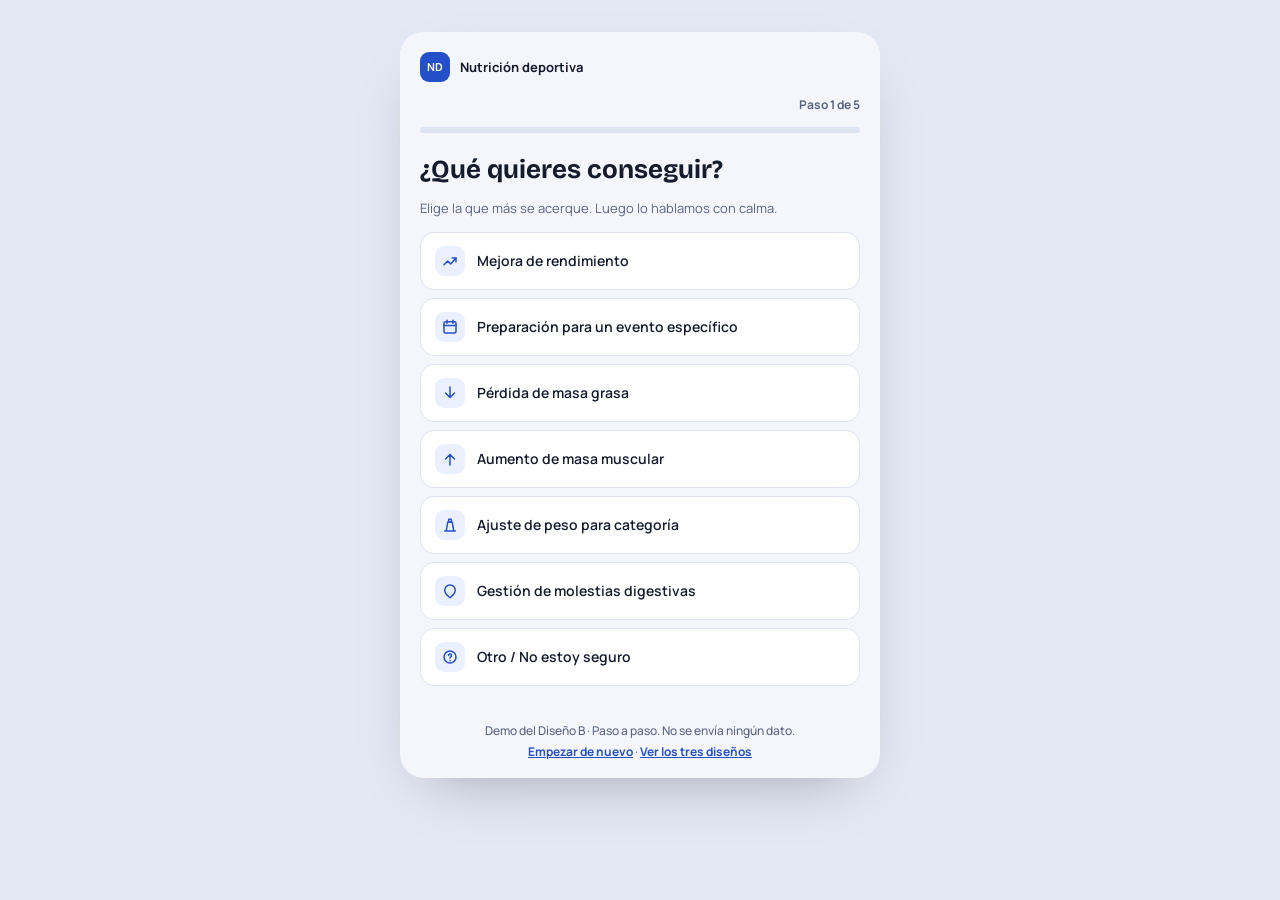
==== b/index.html @ 5954fb3a "Tres diseños del formulario de contacto y portada para compararlos" ====
<!doctype html>
<html lang="es">
<head>
<meta charset="utf-8">
<meta name="viewport" content="width=device-width, initial-scale=1, viewport-fit=cover">
<title>Diseño B · Paso a paso</title>
<link rel="preconnect" href="https://fonts.googleapis.com">
<link rel="preconnect" href="https://fonts.gstatic.com" crossorigin>
<link rel="stylesheet" href="https://fonts.googleapis.com/css2?family=Bricolage+Grotesque:opsz,wght@12..96,700&family=Manrope:wght@400;500;600;700&family=Barlow+Condensed:wght@600;800&display=swap">
<link rel="stylesheet" href="../estilos.css">
</head>
<body class="b">
<main class="app">
  <div class="screen" data-variant="b"></div>
  <div class="demo-bar">
    <span>Demo del Diseño B · Paso a paso. No se envía ningún dato.</span>
    <span><a href="#" data-restart>Empezar de nuevo</a> · <a href="../">Ver los tres diseños</a></span>
  </div>
</main>
<script src="../formulario.js"></script>
</body>
</html>
---- estilos.css ----
/* Estilos compartidos de los tres diseños (A, B y C) */
*{box-sizing:border-box}
html,body{margin:0}
body{font-family:"Manrope","Segoe UI",system-ui,sans-serif;-webkit-font-smoothing:antialiased}
[hidden]{display:none!important}
.app{max-width:480px;margin:0 auto;min-height:100vh;min-height:100dvh;display:flex;flex-direction:column}
.screen{flex:1;display:flex;flex-direction:column}
.screen>.mk{flex:1}
.demo-bar{font:500 12px "Manrope",system-ui,sans-serif;text-align:center;padding:12px 16px 18px;display:flex;flex-direction:column;gap:4px}
.demo-bar a{font-weight:700}
@media (min-width:560px){
  body{padding:32px 16px}
  .app{min-height:auto;border-radius:24px;overflow:hidden;box-shadow:0 24px 60px -30px rgba(0,0,0,.35)}
}
:focus-visible{outline:3px solid currentColor;outline-offset:2px}

/* ---------- Común ---------- */
.mk{font-family:"Manrope","Segoe UI",system-ui,sans-serif;font-size:14px;line-height:1.45}
.mk h4{margin:0}
.mk p{margin:0}
.mk fieldset{border:0;margin:0;padding:0;min-width:0}
.mk input[type=text],.mk input[type=tel]{width:100%;font:inherit;font-size:16px;border-radius:10px;padding:11px 12px;outline:none}
.mk .err{font-size:12px;font-weight:600}
.mk .err:not(:empty){margin-top:6px}
.mk .chips{display:flex;flex-wrap:wrap;gap:8px}
.mk .chip{position:relative;cursor:pointer}
.mk .chip input{position:absolute;opacity:0;inset:0;cursor:pointer;margin:0}
.mk .chip span{display:block;padding:8px 12px;border-radius:999px;font-weight:600;font-size:13px;transition:background .15s,color .15s,border-color .15s}
.mk .hp{position:absolute;left:-9999px;width:1px;height:1px;overflow:hidden}
.mk .consent{display:grid;grid-template-columns:20px 1fr;gap:10px;align-items:start;font-size:12.5px;cursor:pointer}
.mk .consent input{width:18px;height:18px;margin:1px 0 0}
.mk .done{display:flex;flex-direction:column;align-items:center;justify-content:center;text-align:center;gap:12px;flex:1;min-height:520px;padding:28px}
.mk .tick{width:64px;height:64px;border-radius:50%;display:grid;place-items:center}
.mk .new{font-size:10px;font-weight:700;letter-spacing:.06em;text-transform:uppercase;padding:2px 6px;border-radius:4px;margin-left:6px;vertical-align:2px}
.mk .other-in{margin-top:8px}
.mk{display:flex;flex-direction:column}

/* ---------- A · Consulta clara ---------- */
body.a{background:#E9EFEA}
body.a .app,.va{background:#FBFCFA;color:#1D2A23}
body.a .demo-bar{color:#5E7066}
body.a .demo-bar a{color:#2F6B52}
.va .top{padding:26px 20px 20px;background:#E5EFE8;display:flex;flex-direction:column;gap:10px}
.va .brand{display:flex;align-items:center;gap:10px;font-weight:700;font-size:13px}
.va .logo{width:34px;height:34px;border-radius:50%;background:#2F6B52;color:#fff;display:grid;place-items:center;font-size:12px;font-weight:700}
.va h4{font-family:"Bricolage Grotesque","Segoe UI",sans-serif;font-size:26px;line-height:1.15;margin-top:4px;font-weight:700}
.va .top p{color:#4A5D52;font-size:13.5px}
.va form{padding:20px 20px 26px;display:flex;flex-direction:column;gap:20px}
.va label.lb,.va legend{font-weight:700;font-size:13px;margin-bottom:6px;display:block;padding:0}
.va input[type=text],.va input[type=tel]{border:1.5px solid #CCD8D0;background:#fff;color:#1D2A23}
.va input[type=text]:focus,.va input[type=tel]:focus{border-color:#2F6B52;box-shadow:0 0 0 3px #2F6B5226}
.va .telrow{display:flex;gap:8px}
.va .pre{flex:0 0 auto;border:1.5px solid #CCD8D0;border-radius:10px;padding:11px 10px;background:#F1F5F2;font-weight:600;font-size:16px}
.va .chip span{border:1.5px solid #CCD8D0;background:#fff;color:#2C3D33}
.va .chip input:checked+span{background:#2F6B52;border-color:#2F6B52;color:#fff}
.va .chip input:focus-visible+span{outline:3px solid #2F6B5266}
.va .err{color:#B03A2A}
.va .new{background:#FFE7B8;color:#7A4B00}
.va .note{font-size:11.5px;color:#5E7066;margin-top:6px}
.va .btn{font:700 15px "Manrope",system-ui,sans-serif;background:#2F6B52;color:#fff;border:0;border-radius:12px;padding:15px;cursor:pointer}
.va .btn:hover{background:#255842}
.va .fine{font-size:11.5px;color:#5E7066;text-align:center}
.va .consent a{color:#2F6B52}
.va .done h4{font-size:24px}
.va .tick{background:#E5EFE8;color:#2F6B52}

/* ---------- B · Paso a paso ---------- */
body.b{background:#E3E8F4}
body.b .app,.vb{background:#F4F6FB;color:#141B2D}
body.b .demo-bar{color:#5A6482}
body.b .demo-bar a{color:#2350C8}
.vb .bar{position:sticky;top:0;z-index:2;background:#F4F6FB;padding:20px 20px 12px;display:flex;flex-direction:column;gap:10px}
.vb .brand{display:flex;align-items:center;gap:10px;font-weight:700;font-size:13px}
.vb .logo{width:30px;height:30px;border-radius:9px;background:#2350C8;color:#fff;display:grid;place-items:center;font-size:11px;font-weight:700}
.vb .barrow{display:flex;justify-content:space-between;align-items:center;font-size:12px;font-weight:700;color:#5A6482}
.vb .back{background:none;border:0;font:700 12px "Manrope",system-ui,sans-serif;color:#2350C8;cursor:pointer;padding:4px 0}
.vb .back[disabled]{visibility:hidden}
.vb .track{height:6px;border-radius:99px;background:#DDE3F1;overflow:hidden}
.vb .fill{height:100%;background:#2350C8;border-radius:99px;transition:width .35s ease}
.vb .steps{flex:1;padding:10px 20px 24px;display:flex;flex-direction:column}
.vb .step{display:flex;flex-direction:column;gap:14px;animation:bin .3s ease;flex:1}
@keyframes bin{from{opacity:.2;transform:translateX(14px)}to{opacity:1;transform:none}}
.vb h4{font-family:"Bricolage Grotesque","Segoe UI",sans-serif;font-size:26px;line-height:1.15;font-weight:700}
.vb .hint{color:#5A6482;font-size:13px}
.vb .cards{display:flex;flex-direction:column;gap:8px}
.vb .card{display:flex;align-items:center;gap:12px;width:100%;text-align:left;font:600 14px "Manrope",system-ui,sans-serif;color:#141B2D;background:#fff;border:1.5px solid #DDE3F1;border-radius:14px;padding:13px 14px;cursor:pointer;transition:border-color .15s,transform .1s}
.vb .card:hover{border-color:#2350C8}
.vb .card:active{transform:scale(.98)}
.vb .card[aria-pressed="true"]{border-color:#2350C8;background:#EAF0FF}
.vb .ico{flex:0 0 30px;height:30px;border-radius:9px;background:#EAF0FF;color:#2350C8;display:grid;place-items:center}
.vb .card[aria-pressed="true"] .ico{background:#2350C8;color:#fff}
.vb input[type=text],.vb input[type=tel]{border:1.5px solid #DDE3F1;background:#fff;color:#141B2D;font-size:17px;padding:14px}
.vb input:focus{border-color:#2350C8;box-shadow:0 0 0 3px #2350C826}
.vb .err{color:#C0392B}
.vb .btn{font:700 15px "Manrope",system-ui,sans-serif;background:#2350C8;color:#fff;border:0;border-radius:14px;padding:15px;cursor:pointer;width:100%}
.vb .btn:hover{background:#1B41A6}
.vb .seg{display:grid;grid-template-columns:1fr 1fr;gap:8px}
.vb .sum{background:#fff;border:1.5px solid #DDE3F1;border-radius:14px;padding:12px 14px;display:grid;grid-template-columns:auto 1fr;gap:4px 12px;font-size:13px;margin:0}
.vb .sum dt{color:#5A6482}
.vb .sum dd{margin:0;font-weight:600;overflow-wrap:anywhere}
.vb .consent a{color:#2350C8}
.vb .tick{background:#EAF0FF;color:#2350C8}

/* ---------- C · Pista ---------- */
body.c{background:#1A1A1A}
body.c .app,.vc{background:#FFFFFF;color:#111}
body.c .demo-bar{color:#666}
body.c .demo-bar a{color:#111}
.vc .hero{background:#111;color:#fff;padding:26px 20px 22px;position:relative;overflow:hidden}
.vc .hero::after{content:"";position:absolute;right:-30px;top:0;bottom:0;width:150px;background:repeating-linear-gradient(90deg,transparent 0 22px,#FFD12E 22px 26px);transform:skewX(-18deg);opacity:.9}
.vc .kick{font:800 12px "Barlow Condensed","Arial Narrow",sans-serif;letter-spacing:.18em;color:#FFD12E;text-transform:uppercase;position:relative;z-index:1}
.vc h4{font:800 40px/0.95 "Barlow Condensed","Arial Narrow",sans-serif;text-transform:uppercase;margin:8px 0 10px;position:relative;z-index:1;max-width:240px}
.vc .hero p{font-size:13px;color:#CFCFCF;position:relative;z-index:1;max-width:220px}
.vc form{padding:22px 20px;display:flex;flex-direction:column;gap:24px}
.vc .blk{display:grid;grid-template-columns:34px 1fr;gap:4px 10px}
.vc .blk>div{min-width:0}
.vc .num{font:800 22px/1 "Barlow Condensed","Arial Narrow",sans-serif;color:#111;background:#FFD12E;height:30px;display:grid;place-items:center;border-radius:4px}
.vc label.lb,.vc legend{font:800 18px/1.1 "Barlow Condensed","Arial Narrow",sans-serif;text-transform:uppercase;letter-spacing:.03em;padding:0;margin-bottom:8px;display:block}
.vc input[type=text],.vc input[type=tel]{border:0;border-bottom:2.5px solid #111;border-radius:0;background:#F5F5F2;color:#111}
.vc input:focus{background:#FFF8DA}
.vc .telrow{display:flex;gap:8px}
.vc .pre{flex:0 0 auto;border-bottom:2.5px solid #111;padding:11px 10px;background:#EDEDE8;font-weight:700;font-size:16px}
.vc .rows{display:flex;flex-direction:column;flex-wrap:nowrap;gap:0}
.vc .rows .chip span{border-radius:0;border-bottom:1px solid #E2E2DC;padding:11px 4px;font-size:14px;display:flex;justify-content:space-between;gap:10px;color:#111}
.vc .rows .chip span::after{content:"";width:16px;height:16px;border:2px solid #111;border-radius:3px;flex:0 0 auto}
.vc .rows .chip input:checked+span{background:#FFF3BF}
.vc .rows .chip input:checked+span::after{background:#111;box-shadow:inset 0 0 0 3px #FFF3BF}
.vc .rows .chip input:focus-visible+span{outline:2px solid #111}
.vc .chips:not(.rows) .chip span{border:2px solid #111;border-radius:4px;color:#111;background:#fff}
.vc .chips:not(.rows) .chip input:checked+span{background:#111;color:#FFD12E}
.vc .err{color:#C62F1D}
.vc .new{background:#111;color:#FFD12E}
.vc .note{font-size:11.5px;color:#666;margin-top:6px}
.vc .btn{font:800 22px "Barlow Condensed","Arial Narrow",sans-serif;letter-spacing:.06em;text-transform:uppercase;background:#FFD12E;color:#111;border:0;border-radius:4px;padding:14px;cursor:pointer;box-shadow:4px 4px 0 #111}
.vc .btn:active{transform:translate(2px,2px);box-shadow:2px 2px 0 #111}
.vc .fine{font-size:11.5px;color:#666;text-align:center}
.vc .consent a{color:#111}
.vc .done h4{color:#111;max-width:none}
.vc .tick{background:#FFD12E;color:#111;border-radius:6px}

@media (prefers-reduced-motion:reduce){*{animation:none!important;transition:none!important}}
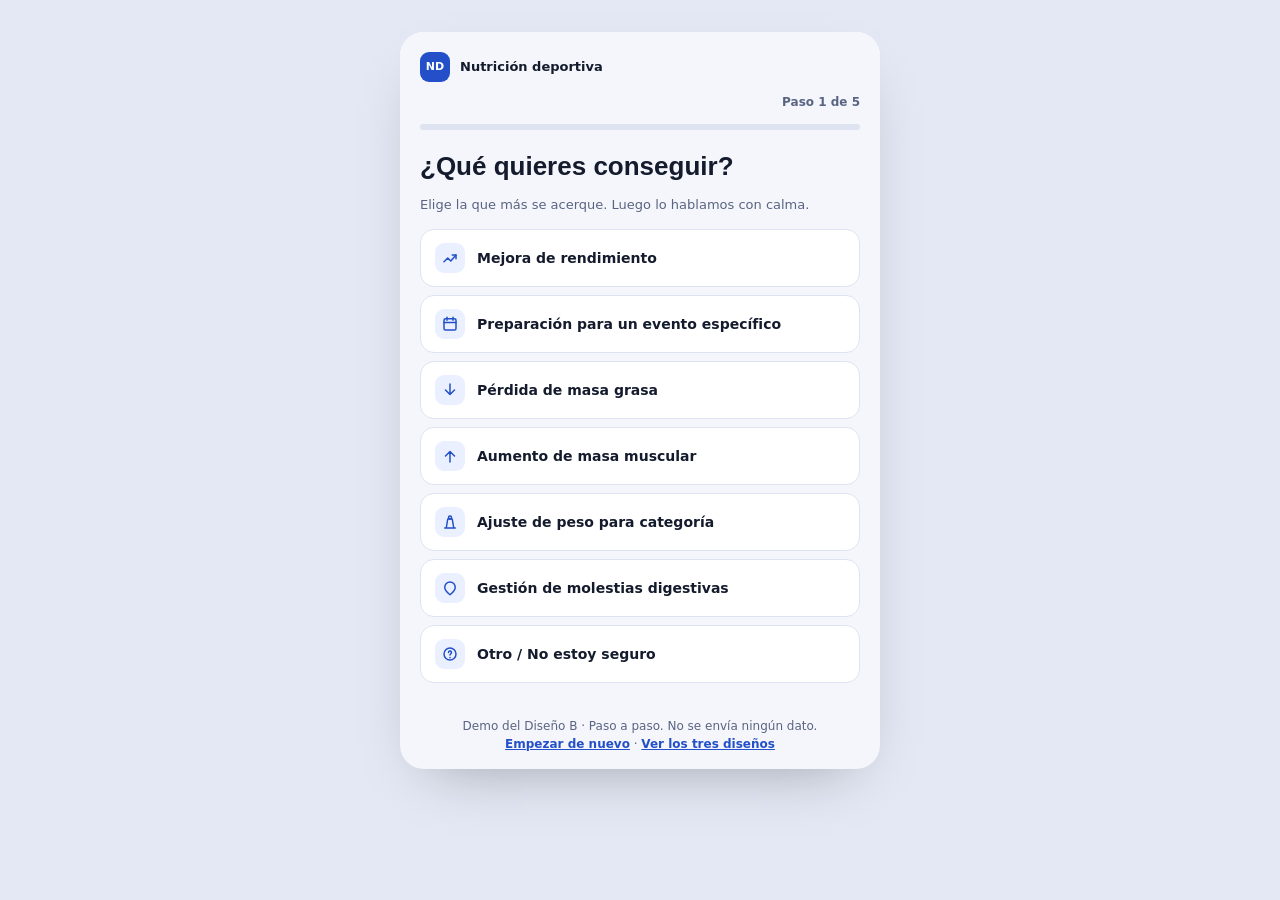
==== commit f79527b3: "A y B: protección antibots, política de seguridad y script de Google para recibir los envíos; C con " ====
--- a/b/index.html
+++ b/b/index.html
@@ -2,12 +2,16 @@
 <html lang="es">
 <head>
 <meta charset="utf-8">
-<meta name="viewport" content="width=device-width, initial-scale=1, viewport-fit=cover">
+<meta name="viewport" content="width=device-width, initial-scale=1">
+<meta http-equiv="Content-Security-Policy" content="default-src 'none'; script-src 'self'; style-src 'self' https://fonts.googleapis.com; font-src https://fonts.gstatic.com; img-src 'self' data:; connect-src https://script.google.com https://script.googleusercontent.com; base-uri 'none'; form-action 'none'">
+<meta name="referrer" content="strict-origin-when-cross-origin">
+<meta name="format-detection" content="telephone=no">
+<meta name="theme-color" content="#F4F6FB">
 <title>Diseño B · Paso a paso</title>
 <link rel="preconnect" href="https://fonts.googleapis.com">
 <link rel="preconnect" href="https://fonts.gstatic.com" crossorigin>
-<link rel="stylesheet" href="https://fonts.googleapis.com/css2?family=Bricolage+Grotesque:opsz,wght@12..96,700&family=Manrope:wght@400;500;600;700&family=Barlow+Condensed:wght@600;800&display=swap">
-<link rel="stylesheet" href="../estilos.css">
+<link rel="stylesheet" href="https://fonts.googleapis.com/css2?family=Bricolage+Grotesque:opsz,wght@12..96,700&family=Manrope:wght@400;500;600;700&display=swap">
+<link rel="stylesheet" href="../estilos.css?v=3">
 </head>
 <body class="b">
 <main class="app">
@@ -17,6 +21,7 @@
     <span><a href="#" data-restart>Empezar de nuevo</a> · <a href="../">Ver los tres diseños</a></span>
   </div>
 </main>
-<script src="../formulario.js"></script>
+<noscript><p class="noscript">Para enviar el formulario hay que activar JavaScript en el navegador.</p></noscript>
+<script src="../formulario.js?v=3"></script>
 </body>
 </html>
--- a/estilos.css
+++ b/estilos.css
@@ -101,41 +101,10 @@
 .vb .consent a{color:#2350C8}
 .vb .tick{background:#EAF0FF;color:#2350C8}
 
-/* ---------- C · Pista ---------- */
-body.c{background:#1A1A1A}
-body.c .app,.vc{background:#FFFFFF;color:#111}
-body.c .demo-bar{color:#666}
-body.c .demo-bar a{color:#111}
-.vc .hero{background:#111;color:#fff;padding:26px 20px 22px;position:relative;overflow:hidden}
-.vc .hero::after{content:"";position:absolute;right:-30px;top:0;bottom:0;width:150px;background:repeating-linear-gradient(90deg,transparent 0 22px,#FFD12E 22px 26px);transform:skewX(-18deg);opacity:.9}
-.vc .kick{font:800 12px "Barlow Condensed","Arial Narrow",sans-serif;letter-spacing:.18em;color:#FFD12E;text-transform:uppercase;position:relative;z-index:1}
-.vc h4{font:800 40px/0.95 "Barlow Condensed","Arial Narrow",sans-serif;text-transform:uppercase;margin:8px 0 10px;position:relative;z-index:1;max-width:240px}
-.vc .hero p{font-size:13px;color:#CFCFCF;position:relative;z-index:1;max-width:220px}
-.vc form{padding:22px 20px;display:flex;flex-direction:column;gap:24px}
-.vc .blk{display:grid;grid-template-columns:34px 1fr;gap:4px 10px}
-.vc .blk>div{min-width:0}
-.vc .num{font:800 22px/1 "Barlow Condensed","Arial Narrow",sans-serif;color:#111;background:#FFD12E;height:30px;display:grid;place-items:center;border-radius:4px}
-.vc label.lb,.vc legend{font:800 18px/1.1 "Barlow Condensed","Arial Narrow",sans-serif;text-transform:uppercase;letter-spacing:.03em;padding:0;margin-bottom:8px;display:block}
-.vc input[type=text],.vc input[type=tel]{border:0;border-bottom:2.5px solid #111;border-radius:0;background:#F5F5F2;color:#111}
-.vc input:focus{background:#FFF8DA}
-.vc .telrow{display:flex;gap:8px}
-.vc .pre{flex:0 0 auto;border-bottom:2.5px solid #111;padding:11px 10px;background:#EDEDE8;font-weight:700;font-size:16px}
-.vc .rows{display:flex;flex-direction:column;flex-wrap:nowrap;gap:0}
-.vc .rows .chip span{border-radius:0;border-bottom:1px solid #E2E2DC;padding:11px 4px;font-size:14px;display:flex;justify-content:space-between;gap:10px;color:#111}
-.vc .rows .chip span::after{content:"";width:16px;height:16px;border:2px solid #111;border-radius:3px;flex:0 0 auto}
-.vc .rows .chip input:checked+span{background:#FFF3BF}
-.vc .rows .chip input:checked+span::after{background:#111;box-shadow:inset 0 0 0 3px #FFF3BF}
-.vc .rows .chip input:focus-visible+span{outline:2px solid #111}
-.vc .chips:not(.rows) .chip span{border:2px solid #111;border-radius:4px;color:#111;background:#fff}
-.vc .chips:not(.rows) .chip input:checked+span{background:#111;color:#FFD12E}
-.vc .err{color:#C62F1D}
-.vc .new{background:#111;color:#FFD12E}
-.vc .note{font-size:11.5px;color:#666;margin-top:6px}
-.vc .btn{font:800 22px "Barlow Condensed","Arial Narrow",sans-serif;letter-spacing:.06em;text-transform:uppercase;background:#FFD12E;color:#111;border:0;border-radius:4px;padding:14px;cursor:pointer;box-shadow:4px 4px 0 #111}
-.vc .btn:active{transform:translate(2px,2px);box-shadow:2px 2px 0 #111}
-.vc .fine{font-size:11.5px;color:#666;text-align:center}
-.vc .consent a{color:#111}
-.vc .done h4{color:#111;max-width:none}
-.vc .tick{background:#FFD12E;color:#111;border-radius:6px}
+@media (prefers-reduced-motion:reduce){*{animation:none!important;transition:none!important}}
 
-@media (prefers-reduced-motion:reduce){*{animation:none!important;transition:none!important}}
+/* ---------- Añadidos A y B ---------- */
+.mk .mt{margin-top:14px}
+.mk .estado:not(:empty){text-align:center;margin-top:0}
+.mk .btn:disabled{opacity:.65;cursor:progress}
+.noscript{padding:16px;text-align:center}
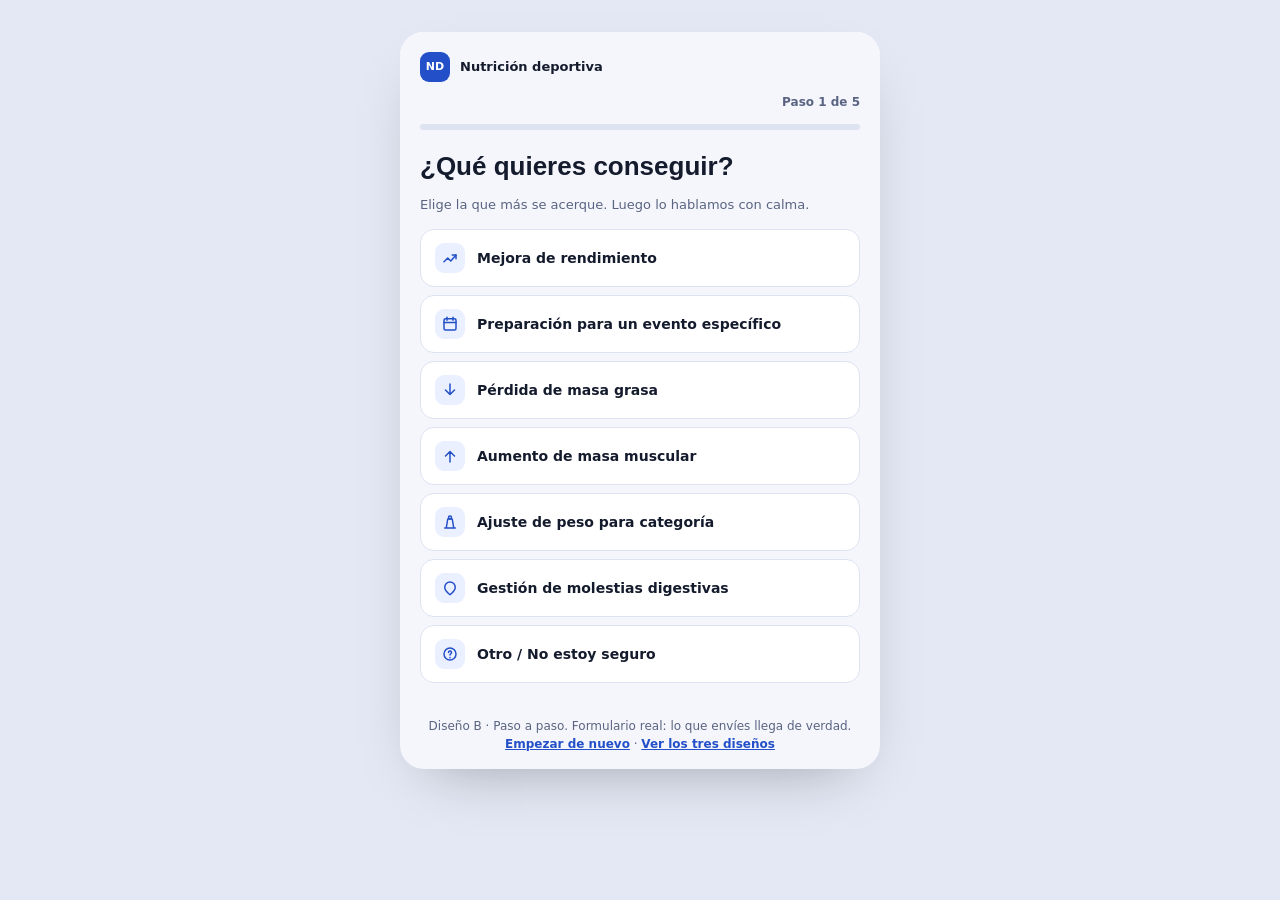
==== commit caa5b329: "A y B: conectar el envío real al script de Google" ====
--- a/b/index.html
+++ b/b/index.html
@@ -11,17 +11,17 @@
 <link rel="preconnect" href="https://fonts.googleapis.com">
 <link rel="preconnect" href="https://fonts.gstatic.com" crossorigin>
 <link rel="stylesheet" href="https://fonts.googleapis.com/css2?family=Bricolage+Grotesque:opsz,wght@12..96,700&family=Manrope:wght@400;500;600;700&display=swap">
-<link rel="stylesheet" href="../estilos.css?v=3">
+<link rel="stylesheet" href="../estilos.css?v=4">
 </head>
 <body class="b">
 <main class="app">
   <div class="screen" data-variant="b"></div>
   <div class="demo-bar">
-    <span>Demo del Diseño B · Paso a paso. No se envía ningún dato.</span>
+    <span>Diseño B · Paso a paso. Formulario real: lo que envíes llega de verdad.</span>
     <span><a href="#" data-restart>Empezar de nuevo</a> · <a href="../">Ver los tres diseños</a></span>
   </div>
 </main>
 <noscript><p class="noscript">Para enviar el formulario hay que activar JavaScript en el navegador.</p></noscript>
-<script src="../formulario.js?v=3"></script>
+<script src="../formulario.js?v=4"></script>
 </body>
 </html>
